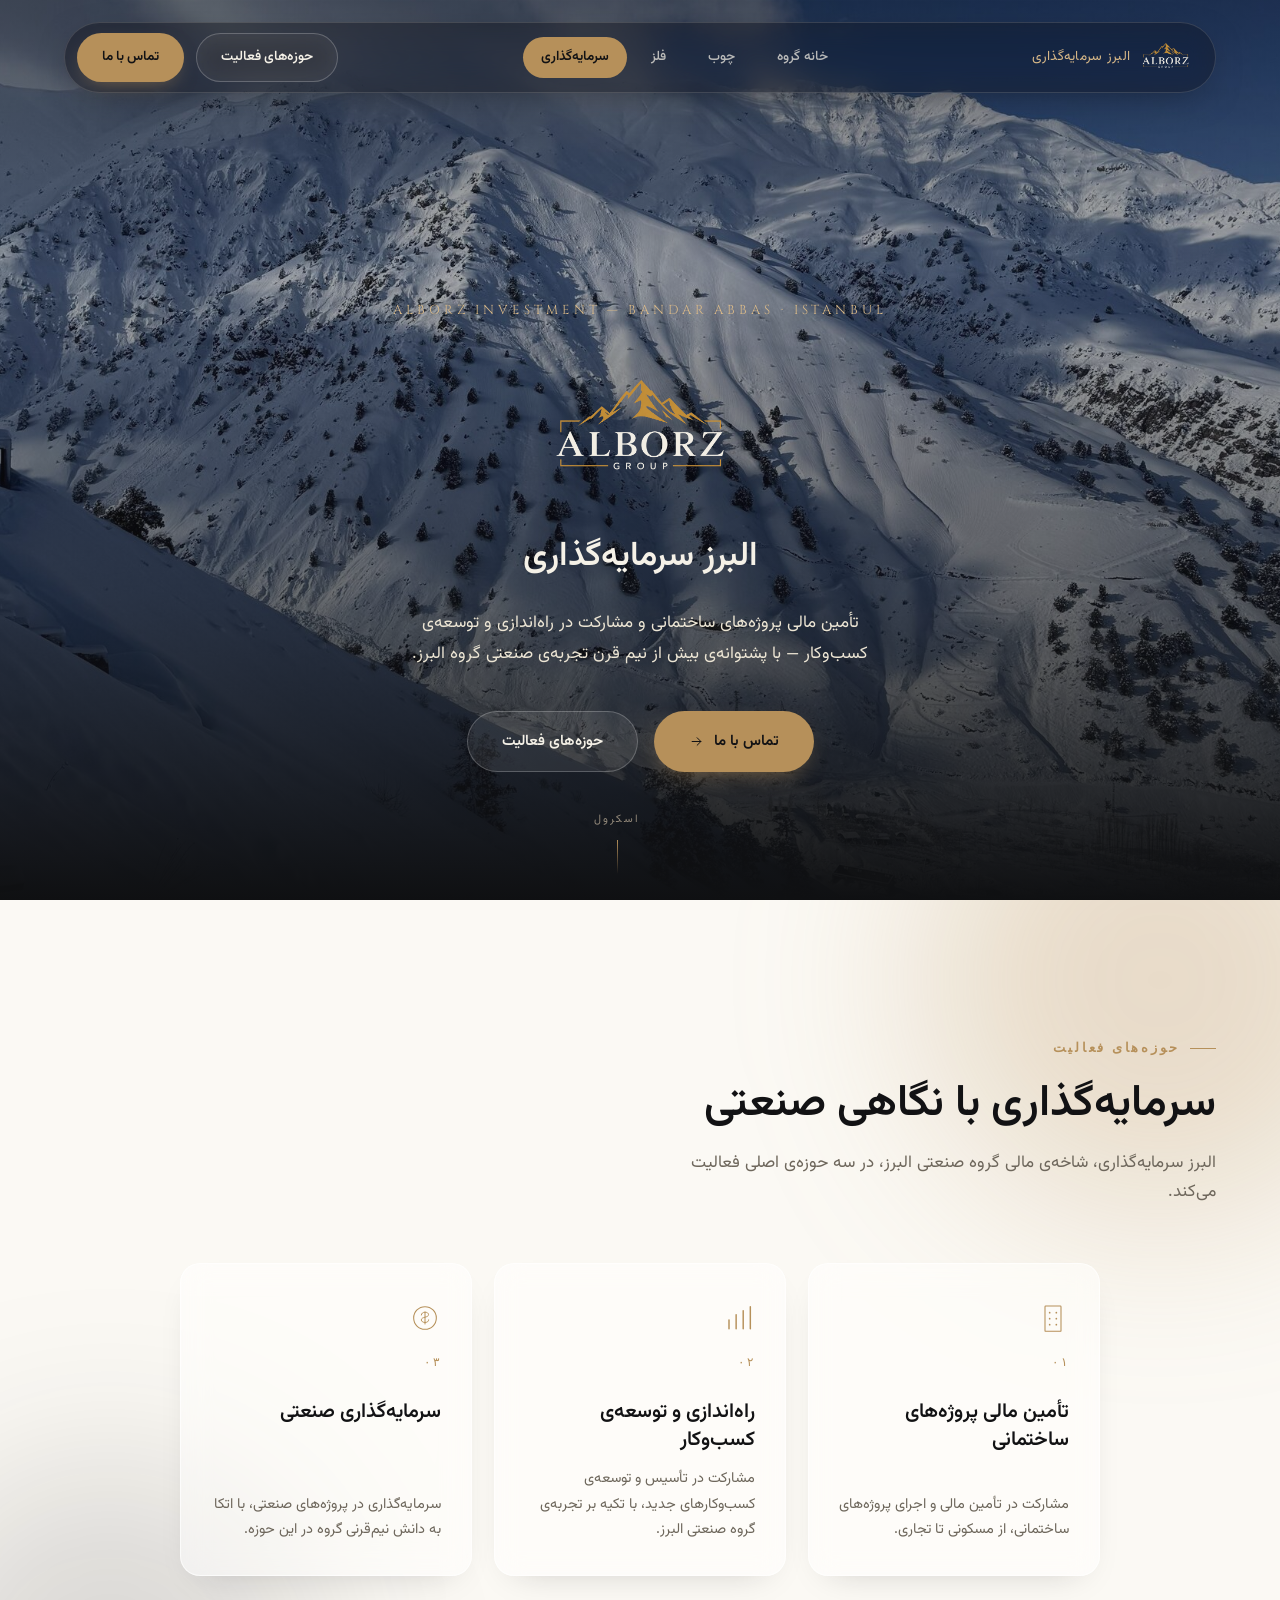
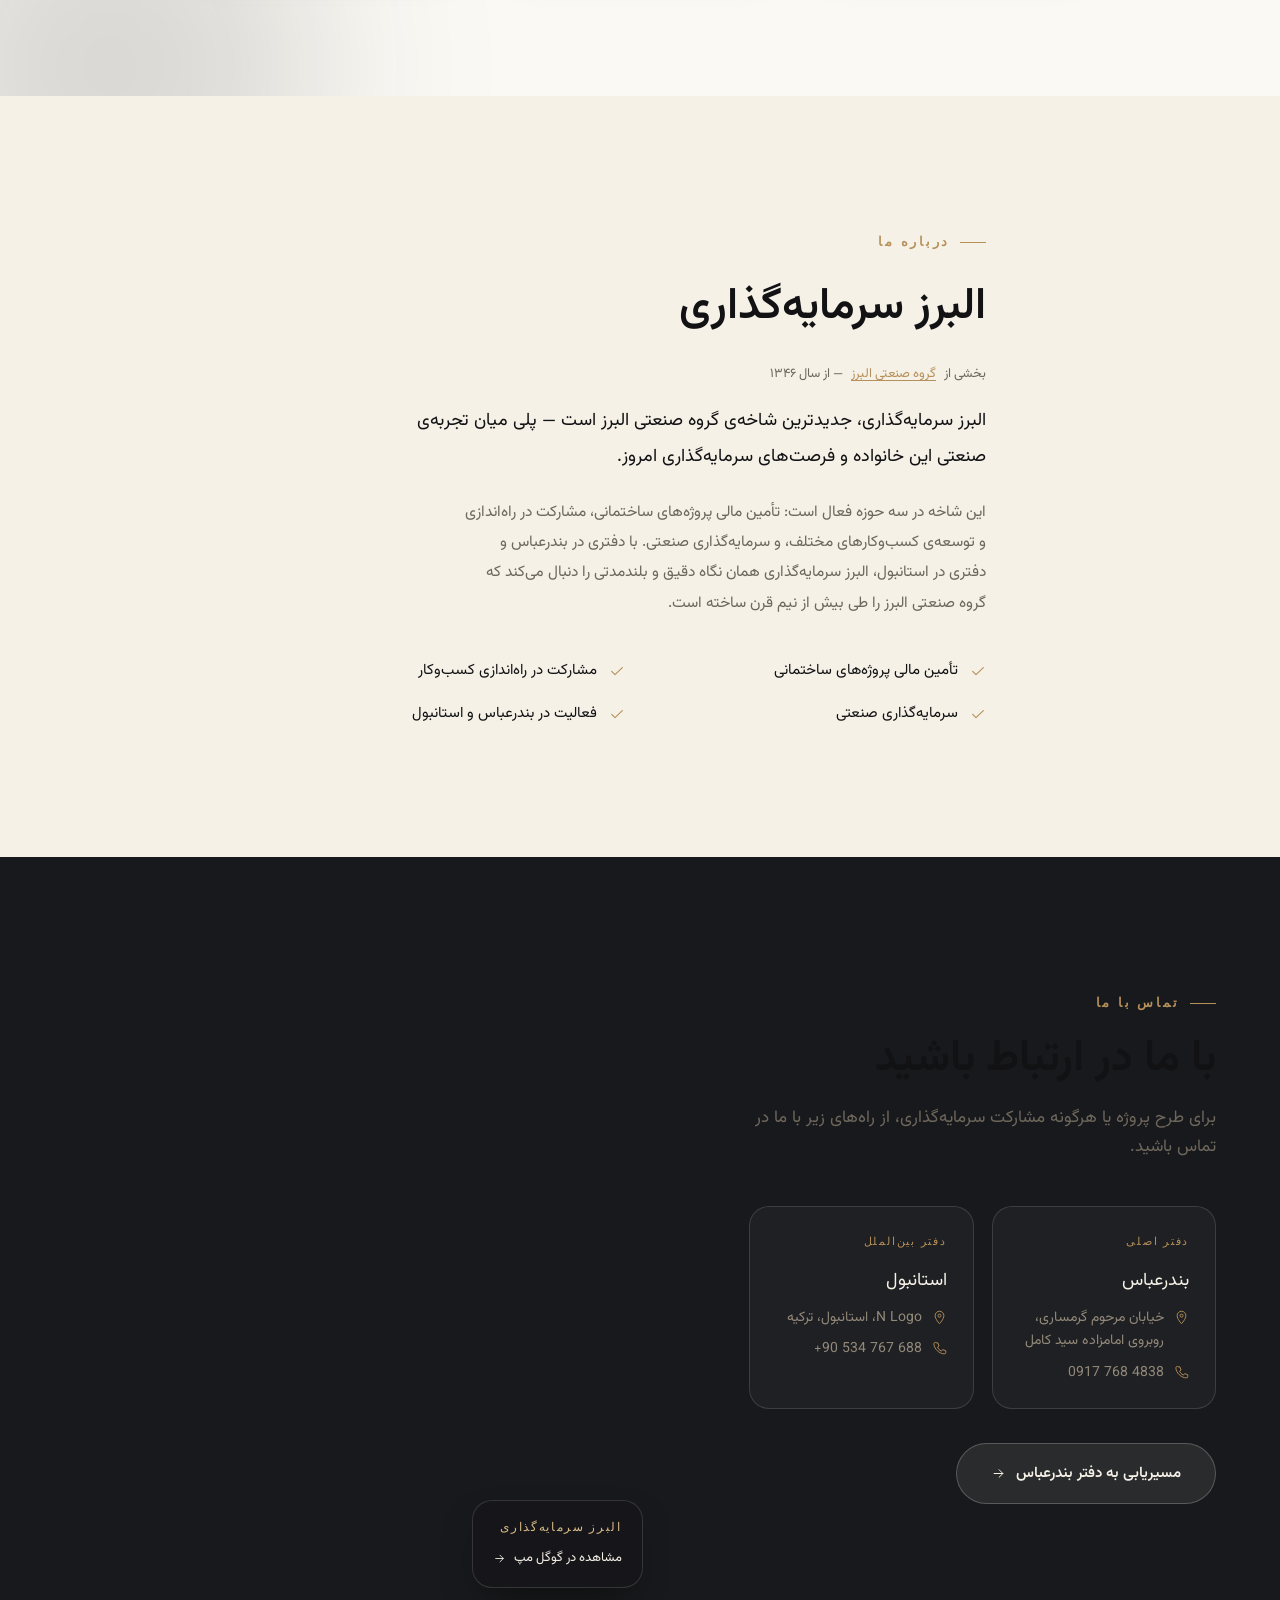
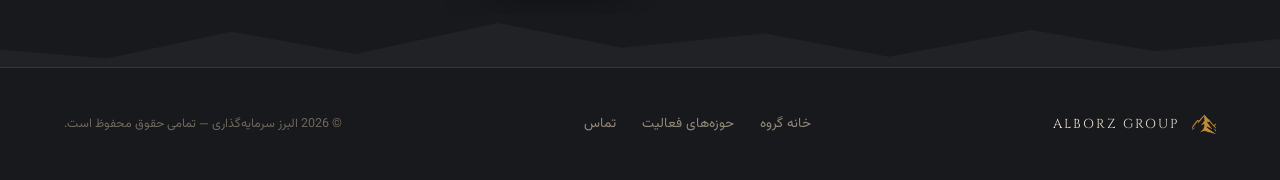
==== investment/index.html @ 5dc63371 "restructure into multi-page group site: woodwork, metalwork, investment" ====
<!DOCTYPE html>
<html lang="fa" dir="rtl">
<head>
<meta charset="UTF-8">
<meta name="viewport" content="width=device-width, initial-scale=1.0">
<title>البرز سرمایه‌گذاری | تأمین مالی پروژه و راه‌اندازی کسب‌وکار — بندرعباس، استانبول</title>
<meta name="description" content="البرز سرمایه‌گذاری — شاخه‌ی سرمایه‌گذاری گروه صنعتی البرز. تأمین مالی پروژه‌های ساختمانی و مشارکت در راه‌اندازی و توسعه‌ی کسب‌وکار، با دفاتر در بندرعباس و استانبول.">
<link rel="icon" type="image/png" sizes="32x32" href="../images/favicon-32.png">
<link rel="apple-touch-icon" sizes="180x180" href="../images/favicon-180.png">
<link rel="stylesheet" href="../css/style.css">
</head>
<body>

<svg style="display:none" aria-hidden="true">
  <symbol id="icon-arrow" viewBox="0 0 24 24"><path d="M5 12h14M13 6l6 6-6 6" stroke="currentColor" stroke-width="1.6" fill="none" stroke-linecap="round" stroke-linejoin="round"/></symbol>
  <symbol id="icon-pin" viewBox="0 0 24 24"><path d="M12 22s7-7.58 7-13a7 7 0 10-14 0c0 5.42 7 13 7 13z" stroke="currentColor" stroke-width="1.5" fill="none"/><circle cx="12" cy="9" r="2.4" stroke="currentColor" stroke-width="1.5" fill="none"/></symbol>
  <symbol id="icon-phone" viewBox="0 0 24 24"><path d="M6.5 3h3l1.7 5-2.4 2a13 13 0 006.2 6.2l2-2.4 5 1.7v3a2 2 0 01-2.1 2C11.8 20.9 3.1 12.2 3 4.6A2 2 0 016.5 3z" stroke="currentColor" stroke-width="1.5" fill="none" stroke-linejoin="round"/></symbol>
  <symbol id="icon-insta" viewBox="0 0 24 24"><rect x="3.5" y="3.5" width="17" height="17" rx="5" stroke="currentColor" stroke-width="1.5" fill="none"/><circle cx="12" cy="12" r="4" stroke="currentColor" stroke-width="1.5" fill="none"/><circle cx="17.2" cy="6.8" r="1" fill="currentColor"/></symbol>
  <symbol id="icon-check" viewBox="0 0 24 24"><path d="M4 12.5l5 5L20 7" stroke="currentColor" stroke-width="1.7" fill="none" stroke-linecap="round" stroke-linejoin="round"/></symbol>
  <symbol id="icon-close" viewBox="0 0 24 24"><path d="M6 6l12 12M18 6L6 18" stroke="currentColor" stroke-width="1.6" stroke-linecap="round"/></symbol>
  <symbol id="icon-growth" viewBox="0 0 48 48"><line x1="9" y1="40" x2="9" y2="27" stroke="currentColor" stroke-width="2.2" stroke-linecap="round"/><line x1="19.7" y1="40" x2="19.7" y2="19" stroke="currentColor" stroke-width="2.2" stroke-linecap="round"/><line x1="30.3" y1="40" x2="30.3" y2="13" stroke="currentColor" stroke-width="2.2" stroke-linecap="round"/><line x1="41" y1="40" x2="41" y2="7" stroke="currentColor" stroke-width="2.2" stroke-linecap="round"/></symbol>
  <symbol id="icon-building" viewBox="0 0 48 48"><rect x="12" y="6" width="24" height="38" rx="1" stroke="currentColor" stroke-width="1.6" fill="none"/><circle cx="19" cy="16" r="1.3" fill="currentColor"/><circle cx="29" cy="16" r="1.3" fill="currentColor"/><circle cx="19" cy="25" r="1.3" fill="currentColor"/><circle cx="29" cy="25" r="1.3" fill="currentColor"/><circle cx="19" cy="34" r="1.3" fill="currentColor"/><circle cx="29" cy="34" r="1.3" fill="currentColor"/></symbol>
  <symbol id="icon-coin" viewBox="0 0 48 48"><circle cx="24" cy="24" r="17" stroke="currentColor" stroke-width="1.6" fill="none"/><path d="M24 15v18M18.5 19.5c0-2.5 2.5-4.2 5.5-4.2s5.3 1.4 5.3 3.6-2 3-5.3 3.9-5.5 1.8-5.5 4 2.3 3.9 5.5 3.9 5.5-1.4 5.5-3.9" stroke="currentColor" stroke-width="1.5" fill="none" stroke-linecap="round"/></symbol>
</svg>

<!-- ============================= HEADER ============================= -->
<header class="site-header" id="siteHeader">
  <div class="wrap">
    <div class="nav-glass glass">
      <a href="../index.html" class="brand">
        <img src="../images/logo-ivory.png" alt="ALBORZ GROUP" class="brand-logo">
        <span class="brand-fa">البرز سرمایه‌گذاری</span>
      </a>

      <nav class="branch-pills">
        <a href="../index.html">خانه گروه</a>
        <a href="../woodwork/">چوب</a>
        <a href="../metalwork/">فلز</a>
        <a href="../investment/" class="active">سرمایه‌گذاری</a>
      </nav>

      <div class="nav-cta">
        <a href="#activities" class="btn btn-line btn-sm">حوزه‌های فعالیت</a>
        <a href="#contact" class="btn btn-gold btn-sm">تماس با ما</a>
      </div>

      <button class="nav-toggle" id="navToggle" aria-label="باز کردن منو">
        <span></span><span></span><span></span>
      </button>
    </div>
  </div>
</header>

<div class="mobile-panel glass-dark" id="mobilePanel">
  <a href="../index.html">خانه گروه</a>
  <a href="../woodwork/">چوب</a>
  <a href="../metalwork/">فلز</a>
  <a href="../investment/">سرمایه‌گذاری</a>
  <a href="#contact">تماس</a>
  <a href="#contact" class="btn btn-gold">تماس با ما</a>
</div>

<!-- ============================= HERO ============================= -->
<section class="hero" id="home">
  <div class="hero-media">
    <img src="../images/hero-mountain.jpg" alt="رشته‌کوه البرز، ایران">
  </div>
  <div class="hero-scrim"></div>

  <div class="hero-content">
    <div class="wrap">
      <span class="hero-eyebrow">ALBORZ INVESTMENT — BANDAR ABBAS · ISTANBUL</span>
      <h1 class="hero-logo-wrap"><img src="../images/logo-ivory.png" alt="ALBORZ GROUP — البرز سرمایه‌گذاری" class="hero-logo"></h1>
      <div class="hero-fa">البرز سرمایه‌گذاری</div>
      <p class="hero-tagline">
        تأمین مالی پروژه‌های ساختمانی و مشارکت در راه‌اندازی و توسعه‌ی کسب‌وکار —
        با پشتوانه‌ی بیش از نیم قرن تجربه‌ی صنعتی گروه البرز.
      </p>
      <div class="hero-ctas">
        <a href="#contact" class="btn btn-gold">تماس با ما <svg><use href="#icon-arrow"/></svg></a>
        <a href="#activities" class="btn btn-line">حوزه‌های فعالیت</a>
      </div>
    </div>
  </div>

  <div class="hero-scroll">
    <span>اسکرول</span>
    <span class="line"></span>
  </div>
</section>

<!-- ============================= ACTIVITIES ============================= -->
<section class="services" id="activities">
  <div class="services-blob b1"></div>
  <div class="services-blob b2"></div>
  <div class="wrap">
    <div class="section-head reveal">
      <span class="eyebrow">حوزه‌های فعالیت</span>
      <h2>سرمایه‌گذاری با نگاهی صنعتی</h2>
      <p>البرز سرمایه‌گذاری، شاخه‌ی مالی گروه صنعتی البرز، در سه حوزه‌ی اصلی فعالیت می‌کند.</p>
    </div>
  </div>

  <div class="wrap">
    <div class="services-grid reveal-stagger" style="grid-template-columns:repeat(3,1fr);max-width:920px;margin-inline:auto;">
      <div class="service-card">
        <svg class="icon"><use href="#icon-building"/></svg>
        <div class="service-num">۰۱</div>
        <h3>تأمین مالی پروژه‌های ساختمانی</h3>
        <p>مشارکت در تأمین مالی و اجرای پروژه‌های ساختمانی، از مسکونی تا تجاری.</p>
      </div>
      <div class="service-card">
        <svg class="icon"><use href="#icon-growth"/></svg>
        <div class="service-num">۰۲</div>
        <h3>راه‌اندازی و توسعه‌ی کسب‌وکار</h3>
        <p>مشارکت در تأسیس و توسعه‌ی کسب‌وکارهای جدید، با تکیه بر تجربه‌ی گروه صنعتی البرز.</p>
      </div>
      <div class="service-card">
        <svg class="icon"><use href="#icon-coin"/></svg>
        <div class="service-num">۰۳</div>
        <h3>سرمایه‌گذاری صنعتی</h3>
        <p>سرمایه‌گذاری در پروژه‌های صنعتی، با اتکا به دانش نیم‌قرنی گروه در این حوزه.</p>
      </div>
    </div>
  </div>
</section>

<!-- ============================= ABOUT ============================= -->
<section class="about" id="about">
  <div class="wrap" style="grid-template-columns:1fr;max-width:820px;">
    <div class="about-copy reveal">
      <span class="eyebrow">درباره ما</span>
      <h2 style="font-size:clamp(28px,3.6vw,44px);margin-bottom:14px;">البرز سرمایه‌گذاری</h2>
      <div class="branch-tag">بخشی از <a href="../index.html">گروه صنعتی البرز</a> — از سال ۱۳۴۶</div>
      <p class="lede">
        البرز سرمایه‌گذاری، جدیدترین شاخه‌ی گروه صنعتی البرز است — پلی میان تجربه‌ی صنعتی
        این خانواده و فرصت‌های سرمایه‌گذاری امروز.
      </p>
      <p>
        این شاخه در سه حوزه فعال است: تأمین مالی پروژه‌های ساختمانی، مشارکت در راه‌اندازی
        و توسعه‌ی کسب‌وکارهای مختلف، و سرمایه‌گذاری صنعتی. با دفتری در بندرعباس و دفتری در استانبول، البرز
        سرمایه‌گذاری همان نگاه دقیق و بلندمدتی را دنبال می‌کند که گروه صنعتی البرز را طی
        بیش از نیم قرن ساخته است.
      </p>
      <ul class="about-list">
        <li><svg><use href="#icon-check"/></svg>تأمین مالی پروژه‌های ساختمانی</li>
        <li><svg><use href="#icon-check"/></svg>مشارکت در راه‌اندازی کسب‌وکار</li>
        <li><svg><use href="#icon-check"/></svg>سرمایه‌گذاری صنعتی</li>
        <li><svg><use href="#icon-check"/></svg>فعالیت در بندرعباس و استانبول</li>
      </ul>
    </div>
  </div>
</section>

<!-- ============================= CONTACT ============================= -->
<section class="contact" id="contact">
  <div class="wrap wrap-inner">
    <div class="contact-info reveal">
      <div class="section-head on-dark">
        <span class="eyebrow">تماس با ما</span>
        <h2>با ما در ارتباط باشید</h2>
        <p>برای طرح پروژه یا هرگونه مشارکت سرمایه‌گذاری، از راه‌های زیر با ما در تماس باشید.</p>
      </div>

      <div class="offices-grid">
        <div class="office-card">
          <div class="office-tag">دفتر اصلی</div>
          <div class="office-city">بندرعباس</div>
          <div class="office-line"><svg><use href="#icon-pin"/></svg><span>خیابان مرحوم گرمساری، روبروی امامزاده سید کامل</span></div>
          <div class="office-line"><svg><use href="#icon-phone"/></svg><span id="phoneField"><span class="soon">به‌زودی تکمیل می‌شود</span></span></div>
        </div>
        <div class="office-card">
          <div class="office-tag">دفتر بین‌الملل</div>
          <div class="office-city">استانبول</div>
          <div class="office-line"><svg><use href="#icon-pin"/></svg><span>N Logo، استانبول، ترکیه</span></div>
          <div class="office-line"><svg><use href="#icon-phone"/></svg><span dir="ltr"><a href="tel:+90534767688">+90 534 767 688</a></span></div>
        </div>
      </div>

      <div class="contact-cta">
        <a href="https://maps.app.goo.gl/iWbDPdgA3B81owJV7" target="_blank" rel="noopener" class="btn btn-line">مسیریابی به دفتر بندرعباس <svg><use href="#icon-arrow"/></svg></a>
      </div>
    </div>

    <div class="contact-map reveal">
      <iframe
        src="https://www.google.com/maps?q=27.1842333,56.2688621&hl=fa&z=16&output=embed"
        loading="lazy"
        referrerpolicy="no-referrer-when-downgrade"
        title="موقعیت دفتر بندرعباس روی نقشه">
      </iframe>
      <div class="map-tag glass-dark">
        <div class="en">البرز سرمایه‌گذاری</div>
        <a href="https://maps.app.goo.gl/iWbDPdgA3B81owJV7" target="_blank" rel="noopener">مشاهده در گوگل مپ <svg><use href="#icon-arrow"/></svg></a>
      </div>
    </div>
  </div>

  <div class="ridge-divider" style="color:var(--charcoal-2)">
    <svg viewBox="0 0 1440 60" preserveAspectRatio="none"><path d="M0,60 L0,40 L120,50 L260,20 L400,45 L560,10 L700,38 L860,22 L1000,48 L1160,18 L1300,42 L1440,28 L1440,60 Z" fill="currentColor"/></svg>
  </div>
</section>

<!-- ============================= FOOTER ============================= -->
<footer class="site-footer">
  <div class="wrap">
    <div class="footer-brand">
      <span class="mark"><img src="../images/mountain-mark.png" alt=""></span>
      <span>ALBORZ GROUP</span>
    </div>
    <nav class="footer-links">
      <a href="../index.html">خانه گروه</a>
      <a href="#activities">حوزه‌های فعالیت</a>
      <a href="#contact">تماس</a>
    </nav>
    <div class="footer-fine">© <span id="year"></span> البرز سرمایه‌گذاری — تمامی حقوق محفوظ است.</div>
  </div>
</footer>

<script src="../js/script.js"></script>
</body>
</html>
---- css/style.css ----
/* ==========================================================================
   کابینت البرز — Kabinete Alborz
   Design language: architectural / premium interior studio.
   The Alborz ridgeline is the signature motif — it recurs as the hero
   silhouette, as section dividers, and small in the footer mark.
   ========================================================================== */

@import url('https://fonts.googleapis.com/css2?family=Vazirmatn:wght@300;400;500;600;700&family=Noto+Serif+Arabic:wght@500;600;700&family=Cinzel:wght@500;600&display=swap');

:root {
  /* Color */
  --ink:          #121214;
  --charcoal:     #18191c;
  --charcoal-2:   #202226;
  --charcoal-3:   #2a2c31;
  --ivory:        #f5f1e7;
  --ivory-2:      #ece5d4;
  --paper:        #fbf9f4;
  --gold:         #b6905a;
  --gold-light:   #d8b98a;
  --gold-soft:    #d9b988;
  --gold-line:    rgba(182, 144, 90, 0.4);
  --stone:        #6e675c;
  --stone-light:  #93897a;
  --hairline:     rgba(18, 18, 20, 0.1);
  --hairline-dark: rgba(245, 241, 231, 0.14);

  /* Type */
  --f-display: 'Noto Serif Arabic', 'Vazirmatn', serif;
  --f-body: 'Vazirmatn', 'Noto Serif Arabic', sans-serif;
  --f-mark: 'Cinzel', serif;

  /* Layout */
  --max: 1280px;
  --pad: clamp(20px, 5vw, 64px);
  --nav-h: 88px;
  --ease: cubic-bezier(.16,.8,.24,1);
  --ease-soft: cubic-bezier(.22,1,.36,1);

  /* Radius scale — modern, rounded */
  --r-sm: 12px;
  --r-md: 20px;
  --r-lg: 32px;
  --r-pill: 999px;

  /* Glass */
  --glass-light-bg: rgba(255, 255, 255, 0.55);
  --glass-light-bd: rgba(255, 255, 255, 0.65);
  --glass-dark-bg: rgba(20, 21, 24, 0.46);
  --glass-dark-bd: rgba(245, 241, 231, 0.14);
  --glass-blur: blur(14px) saturate(150%);
}

/* ---------- Reset ---------- */
* { box-sizing: border-box; }
html { scroll-behavior: smooth; }
body {
  margin: 0;
  background: var(--paper);
  color: var(--ink);
  font-family: var(--f-body);
  font-weight: 400;
  line-height: 1.7;
  -webkit-font-smoothing: antialiased;
  overflow-x: hidden;
}
img { max-width: 100%; display: block; }
a { color: inherit; text-decoration: none; }
ul { margin: 0; padding: 0; list-style: none; }
button { font-family: inherit; cursor: pointer; }
h1, h2, h3, h4 { margin: 0; font-family: var(--f-display); font-weight: 600; }
p { margin: 0; }

::selection { background: var(--gold); color: var(--ink); }

@media (prefers-reduced-motion: reduce) {
  *, *::before, *::after { animation-duration: 0.01ms !important; transition-duration: 0.01ms !important; scroll-behavior: auto !important; }
}

/* ---------- Utility ---------- */
.wrap { max-width: var(--max); margin-inline: auto; padding-inline: var(--pad); }
.eyebrow {
  display: inline-flex;
  align-items: center;
  gap: 10px;
  font-family: var(--f-mark);
  font-size: 12.5px;
  letter-spacing: .22em;
  text-transform: uppercase;
  color: var(--gold);
  font-weight: 600;
  margin-bottom: 18px;
}
.eyebrow::before {
  content: '';
  width: 26px;
  height: 1px;
  background: var(--gold);
  display: inline-block;
}
.section-head { max-width: 640px; margin-bottom: 56px; }
.section-head h2 { font-size: clamp(28px, 3.6vw, 44px); line-height: 1.28; color: var(--ink); }
.section-head p { margin-top: 16px; color: var(--stone); font-size: 17px; max-width: 54ch; }
.on-dark .section-head h2 { color: var(--ivory); }
.on-dark .section-head p { color: var(--stone-light); }

section { position: relative; }

/* Glass utilities */
.glass {
  background: var(--glass-dark-bg);
  backdrop-filter: var(--glass-blur);
  -webkit-backdrop-filter: var(--glass-blur);
  border: 1px solid var(--glass-dark-bd);
}
.glass-dark {
  background: var(--glass-dark-bg);
  backdrop-filter: var(--glass-blur);
  -webkit-backdrop-filter: var(--glass-blur);
  border: 1px solid var(--glass-dark-bd);
}
.glass-light {
  background: var(--glass-light-bg);
  backdrop-filter: var(--glass-blur);
  -webkit-backdrop-filter: var(--glass-blur);
  border: 1px solid var(--glass-light-bd);
}

/* Reveal-on-scroll — soft rise, tuned for a smooth editorial feel.
   Only transform + opacity animate (both GPU-accelerated) — no filter/blur
   transitions here, since animating CSS blur is expensive and was causing
   the sluggish, stuttery feel on scroll. */
.reveal {
  opacity: 0;
  transform: translateY(38px) scale(.985);
  transition: opacity .9s var(--ease-soft), transform .9s var(--ease-soft);
  will-change: transform, opacity;
}
.reveal.in-view { opacity: 1; transform: translateY(0) scale(1); }

.reveal-stagger > * {
  opacity: 0;
  transform: translateY(30px) scale(.98);
  transition: opacity .8s var(--ease-soft), transform .8s var(--ease-soft);
  will-change: transform, opacity;
}
.reveal-stagger.in-view > * { opacity: 1; transform: translateY(0) scale(1); }
.reveal-stagger.in-view > *:nth-child(1) { transition-delay: .06s; }
.reveal-stagger.in-view > *:nth-child(2) { transition-delay: .16s; }
.reveal-stagger.in-view > *:nth-child(3) { transition-delay: .26s; }
.reveal-stagger.in-view > *:nth-child(4) { transition-delay: .36s; }
.reveal-stagger.in-view > *:nth-child(5) { transition-delay: .46s; }

/* Buttons — rounded, modern, tactile */
.btn {
  display: inline-flex;
  align-items: center;
  gap: 10px;
  padding: 17px 34px;
  font-size: 15px;
  font-weight: 600;
  border: 1px solid transparent;
  border-radius: var(--r-pill);
  transition: transform .5s var(--ease-soft), box-shadow .5s var(--ease-soft), background .4s var(--ease), border-color .4s var(--ease), color .4s var(--ease);
  white-space: nowrap;
}
.btn-sm { padding: 12px 24px; font-size: 13.5px; }
.btn-gold { background: var(--gold); color: var(--ink); box-shadow: 0 8px 22px -10px rgba(182,144,90,.7); }
.btn-gold:hover { background: var(--gold-soft); transform: translateY(-3px) scale(1.015); box-shadow: 0 18px 34px -12px rgba(182,144,90,.65); }
.btn-line {
  color: var(--ivory);
  background: rgba(255,255,255,.08);
  backdrop-filter: blur(14px) saturate(160%);
  -webkit-backdrop-filter: blur(14px) saturate(160%);
  border-color: rgba(255,255,255,.22);
}
.btn-line:hover { border-color: rgba(255,255,255,.5); background: rgba(255,255,255,.16); transform: translateY(-3px) scale(1.015); }
.btn-line-dark { border-color: rgba(18,18,20,.16); color: var(--ink); background: rgba(255,255,255,.5); backdrop-filter: blur(14px); }
.btn-line-dark:hover { border-color: rgba(18,18,20,.32); background: rgba(255,255,255,.75); transform: translateY(-3px) scale(1.015); }
.btn svg { width: 15px; height: 15px; transition: transform .4s var(--ease-soft); }
.btn:hover svg { transform: translateX(-3px); }
[dir="rtl"] .btn:hover svg { transform: translateX(3px); }

/* Ridge divider (signature motif) used between sections */
.ridge-divider { line-height: 0; width: 100%; }
.ridge-divider svg { width: 100%; height: auto; display: block; }

/* ==========================================================================
   HEADER — floating glass navbar
   ========================================================================== */
.site-header {
  position: fixed;
  inset-inline: 0;
  top: 0;
  z-index: 100;
  padding: 22px var(--pad) 0;
  transition: padding .5s var(--ease-soft);
}
.site-header.scrolled { padding: 12px var(--pad) 0; }
.site-header .wrap { padding-inline: 0; }

.nav-glass {
  display: flex;
  align-items: center;
  justify-content: space-between;
  width: 100%;
  border-radius: var(--r-pill);
  padding: 10px 12px 10px 26px;
  transition: padding .5s var(--ease-soft), background .5s var(--ease-soft), box-shadow .5s var(--ease-soft);
  box-shadow: 0 10px 40px -18px rgba(0,0,0,.5);
}
[dir="rtl"] .nav-glass { padding: 10px 26px 10px 12px; }
.site-header.scrolled .nav-glass {
  background: rgba(20,21,24,.62);
  box-shadow: 0 16px 44px -16px rgba(0,0,0,.55);
}

.brand { display: flex; align-items: center; gap: 12px; }
.brand-logo { height: 46px; width: auto; transition: height .5s var(--ease-soft); }
.site-header.scrolled .brand-logo { height: 40px; }
.brand-fa { font-family: var(--f-display); font-size: 13.5px; letter-spacing: .02em; color: var(--gold-soft); }

.nav-links { display: flex; align-items: center; gap: 38px; }
.nav-links a {
  font-size: 15px;
  color: var(--ivory);
  opacity: .82;
  position: relative;
  padding-bottom: 4px;
  transition: opacity .3s;
}
.nav-links a::after {
  content: '';
  position: absolute;
  bottom: 0; inset-inline-start: 0;
  width: 0; height: 1px;
  background: var(--gold);
  transition: width .35s var(--ease);
}
.nav-links a:hover { opacity: 1; }
.nav-links a:hover::after { width: 100%; }

/* Branch switcher — pills used across Group/Woodwork/Metalwork/Investment pages */
.branch-pills { display: flex; align-items: center; gap: 6px; }
.branch-pills a {
  font-size: 13.5px;
  font-weight: 500;
  color: var(--ivory);
  opacity: .72;
  padding: 9px 18px;
  border-radius: var(--r-pill);
  transition: all .35s var(--ease-soft);
  white-space: nowrap;
}
.branch-pills a:hover { opacity: 1; background: rgba(255,255,255,.08); }
.branch-pills a.active { opacity: 1; background: var(--gold); color: var(--ink); font-weight: 600; }

.branch-tag {
  display: inline-flex;
  align-items: center;
  gap: 8px;
  font-size: 13px;
  color: var(--stone);
  margin-bottom: 18px;
}
.branch-tag a { color: var(--gold); text-decoration: underline; text-underline-offset: 3px; }
.branch-tag a:hover { color: var(--gold-soft); }

/* Group homepage — branch cards */
.branches { background: var(--charcoal); padding: 130px 0; }
.branches-grid { display: grid; grid-template-columns: repeat(3, 1fr); gap: 24px; }
.branch-card {
  background: rgba(255,255,255,.04);
  border: 1px solid var(--hairline-dark);
  border-radius: var(--r-lg);
  padding: 44px 36px;
  display: flex;
  flex-direction: column;
  transition: transform .55s var(--ease-soft), background .4s var(--ease-soft), border-color .4s var(--ease-soft);
}
.branch-card:hover { transform: translateY(-8px); background: rgba(255,255,255,.07); border-color: var(--gold-line); }
.branch-card .icon-wrap { width: 56px; height: 56px; border-radius: var(--r-md); background: rgba(182,144,90,.12); display: flex; align-items: center; justify-content: center; margin-bottom: 28px; }
.branch-card svg.icon { width: 28px; height: 28px; color: var(--gold); }
.branch-card .en { font-family: var(--f-mark); font-size: 11.5px; letter-spacing: .2em; color: var(--gold-soft); text-transform: uppercase; margin-bottom: 10px; }
.branch-card h3 { font-size: 23px; color: var(--ivory); margin-bottom: 14px; }
.branch-card p { color: var(--stone-light); font-size: 14.5px; line-height: 1.85; margin-bottom: 28px; }
.branch-card .go {
  margin-top: auto;
  display: inline-flex;
  align-items: center;
  gap: 8px;
  font-size: 14px;
  font-weight: 600;
  color: var(--gold-soft);
}
.branch-card .go svg { width: 15px; height: 15px; transition: transform .4s var(--ease-soft); }
.branch-card:hover .go svg { transform: translateX(-4px); }
[dir="rtl"] .branch-card:hover .go svg { transform: translateX(4px); }

/* Multi-office contact layout */
.offices-grid { display: grid; grid-template-columns: 1fr 1fr; gap: 18px; margin-top: 10px; }
.office-card {
  border-radius: var(--r-md);
  background: rgba(255,255,255,.03);
  border: 1px solid var(--hairline-dark);
  padding: 26px 26px 22px;
}
.office-card .office-tag { font-family: var(--f-mark); font-size: 11px; letter-spacing: .16em; color: var(--gold); text-transform: uppercase; margin-bottom: 14px; }
.office-card .office-city { font-family: var(--f-display); font-size: 18px; color: var(--ivory); margin-bottom: 10px; }
.office-card .office-line { display: flex; align-items: flex-start; gap: 10px; font-size: 14px; color: var(--stone-light); line-height: 1.7; margin-top: 8px; }
.office-card .office-line svg { width: 15px; height: 15px; color: var(--gold); flex-shrink: 0; margin-top: 3px; }
.office-card .office-line a:hover { color: var(--gold-soft); }

/* Projects-as-text-cards (used where no photos exist yet) */
.notable-grid { display: grid; grid-template-columns: repeat(2, 1fr); gap: 20px; }
.notable-card {
  background: var(--glass-light-bg);
  backdrop-filter: var(--glass-blur);
  -webkit-backdrop-filter: var(--glass-blur);
  border: 1px solid var(--glass-light-bd);
  border-radius: var(--r-md);
  padding: 30px 28px;
}
.notable-card .tag { font-family: var(--f-mark); font-size: 11px; letter-spacing: .16em; color: var(--gold); text-transform: uppercase; margin-bottom: 12px; }
.notable-card h3 { font-size: 18.5px; color: var(--ink); margin-bottom: 10px; line-height: 1.5; }
.notable-card p { font-size: 14px; color: var(--stone); line-height: 1.8; }

.nav-cta { display: flex; align-items: center; gap: 12px; }

.nav-toggle {
  display: none;
  width: 44px; height: 44px;
  background: rgba(255,255,255,.08);
  border: 1px solid rgba(255,255,255,.16);
  border-radius: var(--r-pill);
  position: relative;
  flex-direction: column;
  align-items: center;
  justify-content: center;
  gap: 6px;
  transition: background .3s var(--ease);
}
.nav-toggle:hover { background: rgba(255,255,255,.14); }
.nav-toggle span { width: 18px; height: 1.5px; background: var(--ivory); transition: all .35s var(--ease); }
.nav-toggle.open span:nth-child(1) { transform: translateY(7.5px) rotate(45deg); }
.nav-toggle.open span:nth-child(2) { opacity: 0; }
.nav-toggle.open span:nth-child(3) { transform: translateY(-7.5px) rotate(-45deg); }

.mobile-panel {
  position: fixed; inset-inline: 16px; top: 92px;
  z-index: 90;
  border-radius: var(--r-lg);
  padding: 18px 28px 28px;
  display: flex; flex-direction: column; gap: 2px;
  transform: translateY(-14px) scale(.98);
  opacity: 0;
  pointer-events: none;
  transition: opacity .4s var(--ease-soft), transform .4s var(--ease-soft);
  box-shadow: 0 24px 60px -20px rgba(0,0,0,.6);
  background: rgba(16,17,19,.88) !important;
}
.mobile-panel.open { opacity: 1; transform: translateY(0) scale(1); pointer-events: auto; }
.mobile-panel a {
  font-family: var(--f-display);
  font-size: 24px;
  color: var(--ivory);
  padding: 15px 4px;
  border-bottom: 1px solid var(--hairline-dark);
}
.mobile-panel .btn { margin-top: 24px; align-self: flex-start; }

/* ==========================================================================
   HERO
   ========================================================================== */
.hero {
  position: relative;
  min-height: 100vh;
  display: flex;
  align-items: flex-end;
  background: var(--ink);
  overflow: hidden;
}
.hero-media { position: absolute; inset: 0; }
.hero-media img {
  width: 100%; height: 100%; object-fit: cover;
  object-position: center 62%;
  transform: scale(1.14);
  transition: transform 1.9s var(--ease-soft);
}
.hero-media img.settled { transition: none; }
.hero-scrim {
  position: absolute; inset: 0;
  background:
    linear-gradient(180deg, rgba(15,16,18,.55) 0%, rgba(15,16,18,.35) 30%, rgba(15,16,18,.6) 66%, rgba(15,16,18,1) 100%);
}

.hero-content {
  position: relative;
  z-index: 3;
  width: 100%;
  padding-bottom: 128px;
  text-align: center;
}
.hero-content .wrap { display: flex; flex-direction: column; align-items: center; }
.hero-eyebrow {
  font-family: var(--f-mark);
  font-size: 13px;
  letter-spacing: .3em;
  color: var(--gold-soft);
  text-transform: uppercase;
  margin-bottom: 26px;
  opacity: 0;
  animation: fadeUp 1s var(--ease) .3s forwards;
}
.hero-logo-wrap {
  margin: 0;
  opacity: 0;
  animation: fadeUp 1.1s var(--ease) .5s forwards;
}
.hero-logo {
  height: clamp(96px, 13vw, 190px);
  width: auto;
  margin-inline: auto;
  filter: drop-shadow(0 12px 30px rgba(0,0,0,.35));
}
.hero-fa {
  font-family: var(--f-display);
  font-weight: 600;
  font-size: clamp(22px, 3.4vw, 34px);
  color: var(--ivory);
  margin-top: 14px;
  opacity: 0;
  animation: fadeUp 1.1s var(--ease) .68s forwards;
}
.hero-tagline {
  margin-top: 22px;
  max-width: 46ch;
  color: var(--ivory-2);
  font-size: 17px;
  line-height: 1.85;
  opacity: 0;
  animation: fadeUp 1.1s var(--ease) .84s forwards;
}
.hero-ctas {
  margin-top: 40px;
  display: flex;
  gap: 16px;
  flex-wrap: wrap;
  justify-content: center;
  opacity: 0;
  animation: fadeUp 1.1s var(--ease) 1s forwards;
}
@keyframes fadeUp { from { opacity: 0; transform: translateY(18px); } to { opacity: 1; transform: translateY(0); } }

.hero-scroll {
  position: absolute;
  bottom: 26px;
  inset-inline-start: 50%;
  transform: translateX(-50%);
  z-index: 3;
  display: flex; flex-direction: column; align-items: center; gap: 10px;
  color: var(--stone-light);
  font-size: 11px;
  letter-spacing: .18em;
  text-transform: uppercase;
  opacity: 0;
  animation: fadeUp 1s var(--ease) 1.3s forwards;
}
[dir="rtl"] .hero-scroll { transform: translateX(50%); }
.hero-scroll .line { width: 1px; height: 34px; background: linear-gradient(var(--gold), transparent); animation: scrollLine 2.2s ease-in-out infinite; }
@keyframes scrollLine { 0%,100% { opacity: .3; } 50% { opacity: 1; } }

/* ==========================================================================
   SERVICES
   ========================================================================== */
.services { background: var(--paper); padding: 132px 0 120px; position: relative; overflow: hidden; }
.services-blob {
  position: absolute;
  border-radius: 50%;
  filter: blur(90px);
  z-index: 0;
  pointer-events: none;
}
.services-blob.b1 { width: 480px; height: 480px; background: rgba(182,144,90,.28); top: -160px; inset-inline-start: -120px; }
.services-blob.b2 { width: 420px; height: 420px; background: rgba(24,25,28,.14); bottom: -180px; inset-inline-end: -100px; }
.services .wrap { position: relative; z-index: 1; }

.services-grid {
  display: grid;
  grid-template-columns: repeat(4, 1fr);
  gap: 22px;
}
.service-card {
  background: var(--glass-light-bg);
  backdrop-filter: var(--glass-blur);
  -webkit-backdrop-filter: var(--glass-blur);
  border: 1px solid var(--glass-light-bd);
  border-radius: var(--r-md);
  padding: 38px 30px 32px;
  min-height: 270px;
  display: flex;
  flex-direction: column;
  transition: transform .55s var(--ease-soft), box-shadow .55s var(--ease-soft), background .4s var(--ease);
  box-shadow: 0 14px 34px -22px rgba(24,25,28,.25);
}
.service-card:hover { transform: translateY(-6px); box-shadow: 0 26px 48px -20px rgba(24,25,28,.28); background: rgba(255,255,255,.72); }
.service-num {
  font-family: var(--f-mark);
  font-size: 12px;
  color: var(--gold);
  letter-spacing: .2em;
  margin-bottom: 26px;
}
.service-card svg.icon { width: 32px; height: 32px; color: var(--gold); margin-bottom: 18px; }
.service-card h3 { font-size: 20px; color: var(--ink); margin-bottom: 12px; line-height: 1.4; }
.service-card p { color: var(--stone); font-size: 14.5px; line-height: 1.75; margin-top: auto; }

/* ==========================================================================
   STORY (dark, split)
   ========================================================================== */
.story { background: var(--charcoal); color: var(--ivory); padding: 130px 0; overflow: hidden; }
.story .wrap { display: grid; grid-template-columns: 1.05fr .95fr; gap: 90px; align-items: center; }
.story-media { position: relative; }
.story-media .frame {
  position: relative;
  border: 1px solid var(--gold-line);
  border-radius: var(--r-lg);
  padding: 18px;
  overflow: hidden;
}
.story-media img { width: 100%; height: 560px; object-fit: cover; border-radius: calc(var(--r-lg) - 14px); filter: grayscale(1) contrast(1.08); transition: transform 1.2s var(--ease-soft); }
.story-media:hover img { transform: scale(1.04); }
.story-media .frame::before {
  content: '';
  position: absolute; inset: -18px;
  border: 1px solid var(--hairline-dark);
  border-radius: calc(var(--r-lg) + 18px);
  pointer-events: none;
  transform: translate(14px, 14px);
  z-index: -1;
}
.story-copy .eyebrow { color: var(--gold-soft); }
.story-quote {
  font-family: var(--f-display);
  font-size: clamp(24px, 2.6vw, 32px);
  line-height: 1.6;
  color: var(--ivory);
  font-weight: 600;
}
.story-quote .accent { color: var(--gold-soft); }
.story-copy p.lede {
  margin-top: 28px;
  color: var(--stone-light);
  font-size: 16.5px;
  line-height: 1.95;
  max-width: 52ch;
}
.story-meta {
  margin-top: 40px;
  display: flex;
  gap: 40px;
  padding-top: 30px;
  border-top: 1px solid var(--hairline-dark);
}
.story-meta div span { display: block; }
.story-meta .label { font-family: var(--f-mark); font-size: 11px; letter-spacing: .16em; color: var(--gold); text-transform: uppercase; margin-bottom: 8px; }
.story-meta .val { font-family: var(--f-display); font-size: 15.5px; color: var(--ivory); }

/* ==========================================================================
   PROJECTS
   ========================================================================== */
.projects { background: var(--paper); padding: 130px 0 100px; }
.projects .section-head { display: flex; align-items: flex-end; justify-content: space-between; max-width: none; gap: 30px; flex-wrap: wrap; }
.projects .section-head .head-text { max-width: 620px; }

.filter-tabs { display: flex; gap: 10px; flex-wrap: wrap; }
.filter-tabs button {
  background: rgba(255,255,255,.5);
  backdrop-filter: blur(14px) saturate(160%);
  -webkit-backdrop-filter: blur(14px) saturate(160%);
  border: 1px solid rgba(18,18,20,.08);
  color: var(--stone);
  padding: 11px 22px;
  font-size: 13.5px;
  font-family: var(--f-body);
  font-weight: 500;
  border-radius: var(--r-pill);
  transition: all .45s var(--ease-soft);
}
.filter-tabs button:hover { border-color: var(--gold-line); color: var(--ink); transform: translateY(-2px); }
.filter-tabs button.active { background: var(--ink); border-color: var(--ink); color: var(--ivory); transform: translateY(-2px); box-shadow: 0 10px 24px -12px rgba(18,18,20,.5); }

.gallery-grid {
  display: grid;
  grid-template-columns: repeat(6, 1fr);
  grid-auto-flow: row dense;
  gap: 22px;
  margin-top: 10px;
}
.gallery-item {
  grid-column: span 3;
  position: relative;
  overflow: hidden;
  cursor: pointer;
  background: var(--ivory-2);
  border-radius: var(--r-md);
  opacity: 0;
  transform: translateY(34px) scale(.97);
  transition: opacity .8s var(--ease-soft), transform .8s var(--ease-soft);
}
.gallery-item.show { opacity: 1; transform: translateY(0) scale(1); }
.gallery-item.hide-item { display: none; }
.gallery-item .ph { aspect-ratio: 4/3; overflow: hidden; }
.gallery-item img { width: 100%; height: 100%; object-fit: cover; transition: transform .9s var(--ease-soft); }
.gallery-item:hover img { transform: scale(1.07); }
.gallery-item .cap {
  position: absolute; inset-inline: 0; bottom: 0;
  padding: 22px 24px;
  background: linear-gradient(0deg, rgba(15,16,18,.82), transparent);
  color: var(--ivory);
  opacity: 0;
  transform: translateY(8px);
  transition: opacity .4s var(--ease-soft), transform .4s var(--ease-soft);
}
.gallery-item:hover .cap { opacity: 1; transform: translateY(0); }
.gallery-item .cap .tag { font-family: var(--f-mark); font-size: 10.5px; letter-spacing: .18em; color: var(--gold-soft); text-transform: uppercase; }
.gallery-item .cap .name { font-family: var(--f-display); font-size: 15.5px; margin-top: 6px; }

.gallery-item.tall { grid-column: span 3; }
.gallery-item.wide { grid-column: span 6; }
.gallery-item.wide .ph { aspect-ratio: 21/9; }
.gallery-item.third { grid-column: span 2; }

/* Lightbox */
.lightbox {
  position: fixed; inset: 0; z-index: 200;
  background: rgba(15,16,18,.9);
  backdrop-filter: blur(16px) saturate(140%);
  -webkit-backdrop-filter: blur(16px) saturate(140%);
  display: flex; align-items: center; justify-content: center;
  opacity: 0; pointer-events: none;
  transition: opacity .5s var(--ease-soft);
  padding: 40px;
}
.lightbox.open { opacity: 1; pointer-events: auto; }
.lightbox img { max-width: min(1100px, 92vw); max-height: 84vh; object-fit: contain; border-radius: var(--r-md); box-shadow: 0 30px 80px rgba(0,0,0,.5); }
.lightbox-cap { position: absolute; bottom: 34px; inset-inline: 0; text-align: center; color: var(--ivory-2); font-size: 14px; letter-spacing: .04em; }
.lightbox-close, .lightbox-nav {
  position: absolute;
  background: rgba(255,255,255,.08);
  backdrop-filter: blur(14px);
  -webkit-backdrop-filter: blur(14px);
  border: 1px solid rgba(255,255,255,.18);
  color: var(--ivory);
  width: 46px; height: 46px;
  border-radius: 50%;
  display: flex; align-items: center; justify-content: center;
  transition: all .4s var(--ease-soft);
}
.lightbox-close:hover, .lightbox-nav:hover { border-color: var(--gold); color: var(--gold-soft); }
.lightbox-close { top: 30px; inset-inline-end: 30px; }
.lightbox-nav.prev { inset-inline-start: 30px; top: 50%; transform: translateY(-50%); }
.lightbox-nav.next { inset-inline-end: 30px; top: 50%; transform: translateY(-50%); }
.lightbox-nav svg { width: 18px; height: 18px; }

/* ==========================================================================
   ABOUT
   ========================================================================== */
.about { background: var(--ivory); padding: 130px 0; }
.about .wrap { display: grid; grid-template-columns: .85fr 1.15fr; gap: 90px; align-items: center; }
.about-media { position: relative; }
.about-media img { width: 100%; height: 480px; object-fit: cover; border-radius: var(--r-lg); }
.about-media .badge {
  position: absolute;
  bottom: -28px; inset-inline-start: -28px;
  color: var(--ivory);
  padding: 26px 30px;
  border-radius: var(--r-md);
  max-width: 240px;
  box-shadow: 0 20px 44px -18px rgba(0,0,0,.35);
}
.about-media .badge .mark { width: 30px; height: 26px; margin-bottom: 12px; display: block; }
.about-media .badge .mark img { width: 100%; height: 100%; object-fit: contain; }
.about-media .badge p { font-size: 13.5px; line-height: 1.7; color: var(--ivory-2); }
.about-copy p.lede { font-size: 18px; line-height: 2; color: var(--ink); max-width: 58ch; }
.about-copy p.lede + p { margin-top: 22px; color: var(--stone); font-size: 15.5px; line-height: 1.95; max-width: 58ch; }
.about-list {
  margin-top: 40px;
  display: grid;
  grid-template-columns: 1fr 1fr;
  gap: 18px 30px;
}
.about-list li { display: flex; align-items: center; gap: 12px; font-size: 15px; color: var(--ink); }
.about-list li svg { width: 16px; height: 16px; color: var(--gold); flex-shrink: 0; }

.about-stats {
  margin-top: 44px;
  padding-top: 36px;
  border-top: 1px solid var(--hairline);
  display: grid;
  grid-template-columns: repeat(4, 1fr);
  gap: 22px;
}
.about-stats .stat { display: flex; flex-direction: column; gap: 6px; }
.about-stats .num { font-family: var(--f-display); font-weight: 700; font-size: clamp(24px, 2.6vw, 32px); color: var(--gold); line-height: 1; }
.about-stats .lbl { font-size: 12.5px; color: var(--stone); line-height: 1.5; }

/* ==========================================================================
   CLOSING QUOTE
   ========================================================================== */
.closing-quote { background: var(--paper); padding: 20px 0 120px; text-align: center; }
.closing-quote .wrap { max-width: 760px; }
.closing-quote .quote-mark {
  display: block;
  font-family: var(--f-display);
  font-size: 64px;
  color: var(--gold-line);
  line-height: 1;
  margin-bottom: 6px;
}
.closing-quote p {
  font-family: var(--f-display);
  font-weight: 600;
  font-size: clamp(21px, 2.6vw, 30px);
  line-height: 1.75;
  color: var(--ink);
}
.closing-quote .quote-by {
  display: block;
  margin-top: 26px;
  font-family: var(--f-mark);
  font-size: 12px;
  letter-spacing: .18em;
  text-transform: uppercase;
  color: var(--gold);
}

/* ==========================================================================
   CONTACT
   ========================================================================== */
.contact { background: var(--charcoal); color: var(--ivory); padding: 130px 0 0; }
.contact .wrap-inner { display: grid; grid-template-columns: .95fr 1.05fr; gap: 0; }
.contact-info { padding-inline-end: 80px; padding-bottom: 110px; }
.contact-info .section-head { margin-bottom: 44px; }
.contact-rows { display: flex; flex-direction: column; gap: 10px; }
.contact-row {
  display: flex; align-items: flex-start; gap: 18px;
  padding: 22px 22px;
  border-radius: var(--r-md);
  background: rgba(255,255,255,.03);
  border: 1px solid var(--hairline-dark);
  transition: background .4s var(--ease-soft), transform .4s var(--ease-soft);
}
.contact-row:hover { background: rgba(255,255,255,.06); transform: translateX(-2px); }
[dir="rtl"] .contact-row:hover { transform: translateX(2px); }
.contact-row svg { width: 20px; height: 20px; color: var(--gold); flex-shrink: 0; margin-top: 3px; }
.contact-row .label { font-family: var(--f-mark); font-size: 11px; letter-spacing: .16em; color: var(--stone-light); text-transform: uppercase; margin-bottom: 7px; }
.contact-row .val { font-family: var(--f-display); font-size: 16.5px; color: var(--ivory); line-height: 1.6; }
.contact-row .val a:hover { color: var(--gold-soft); }
.contact-row .soon {
  display: inline-flex;
  align-items: center;
  gap: 8px;
  font-family: var(--f-body);
  font-size: 13px;
  color: var(--stone-light);
  background: rgba(245,241,231,.06);
  border: 1px dashed var(--hairline-dark);
  border-radius: var(--r-pill);
  padding: 7px 16px;
}
.contact-cta { margin-top: 34px; display: flex; gap: 14px; flex-wrap: wrap; }

.contact-map { position: relative; min-height: 460px; border-radius: var(--r-lg); overflow: hidden; }
.contact-map iframe { width: 100%; height: 100%; min-height: 460px; border: 0; filter: grayscale(.35) contrast(1.05); position: absolute; inset: 0; }
.map-tag {
  position: absolute; bottom: 26px; inset-inline-start: 26px;
  color: var(--ivory);
  padding: 16px 20px;
  border-radius: var(--r-md);
  z-index: 2;
  max-width: 240px;
  box-shadow: 0 18px 40px -16px rgba(0,0,0,.5);
}
.map-tag .en { font-family: var(--f-mark); font-size: 12px; letter-spacing: .14em; color: var(--gold-soft); }
.map-tag a { display: inline-flex; align-items: center; gap: 8px; margin-top: 10px; font-size: 13px; color: var(--ivory); }
.map-tag a:hover { color: var(--gold-soft); }
.map-tag a svg { width: 13px; height: 13px; }

/* ==========================================================================
   FOOTER
   ========================================================================== */
.site-footer { background: var(--charcoal); border-top: 1px solid var(--hairline-dark); padding: 44px 0; }
.site-footer .wrap { display: flex; align-items: center; justify-content: space-between; flex-wrap: wrap; gap: 18px; }
.footer-brand { display: flex; align-items: center; gap: 12px; color: var(--stone-light); }
.footer-brand .mark { width: 24px; height: 24px; display: block; }
.footer-brand .mark img { width: 100%; height: 100%; object-fit: contain; }
.footer-brand span { font-family: var(--f-mark); font-size: 13px; letter-spacing: .16em; color: var(--ivory-2); }
.footer-links { display: flex; gap: 26px; }
.footer-links a { font-size: 13.5px; color: var(--stone-light); transition: color .3s; }
.footer-links a:hover { color: var(--gold-soft); }
.footer-fine { font-size: 12.5px; color: var(--stone); }

/* ==========================================================================
   RESPONSIVE
   ========================================================================== */
@media (max-width: 1100px) {
  .services-grid { grid-template-columns: repeat(2, 1fr); }
  .story .wrap, .about .wrap { grid-template-columns: 1fr; gap: 50px; }
  .story-media img { height: 400px; }
  .contact .wrap-inner { grid-template-columns: 1fr; }
  .contact-info { padding-inline-end: 0; padding-bottom: 60px; }
  .contact-map { min-height: 400px; }
  .branches-grid { grid-template-columns: 1fr; }
  .offices-grid { grid-template-columns: 1fr; }
  .notable-grid { grid-template-columns: 1fr; }
}

@media (max-width: 860px) {
  .nav-links, .nav-cta, .branch-pills { display: none; }
  .nav-toggle { display: flex; }
  .nav-glass { padding: 8px 10px 8px 18px; }
  [dir="rtl"] .nav-glass { padding: 8px 18px 8px 10px; }
  .brand-logo { height: 38px; }
  .hero-content { padding-bottom: 90px; }
  .gallery-grid { grid-template-columns: repeat(2, 1fr); gap: 14px; }
  .gallery-item, .gallery-item.wide, .gallery-item.third { grid-column: span 2; }
  .gallery-item.wide .ph { aspect-ratio: 4/3; }
  .projects .section-head { flex-direction: column; align-items: flex-start; }
  .about-media .badge { position: static; margin-top: -6px; max-width: none; }
  .about-list { grid-template-columns: 1fr; }
  .about-stats { grid-template-columns: repeat(2, 1fr); gap: 26px 20px; }
  .lightbox-nav { width: 40px; height: 40px; }
}

@media (max-width: 560px) {
  :root { --pad: 20px; }
  .services-grid { grid-template-columns: 1fr; }
  .service-card { min-height: auto; padding: 32px 26px; }
  .story, .about, .projects, .services, .branches { padding-top: 90px; padding-bottom: 90px; }
  .closing-quote { padding-top: 0; padding-bottom: 90px; }
  .about-stats { grid-template-columns: 1fr 1fr; gap: 22px 16px; }
  .contact { padding-top: 90px; }
  .hero-ctas { flex-direction: column; width: 100%; }
  .hero-ctas .btn { justify-content: center; width: 100%; }
  .gallery-grid { grid-template-columns: 1fr; }
  .gallery-item, .gallery-item.wide, .gallery-item.third { grid-column: span 1; }
  .lightbox-nav.prev { inset-inline-start: 10px; }
  .lightbox-nav.next { inset-inline-end: 10px; }
  .lightbox { padding: 16px; }
}
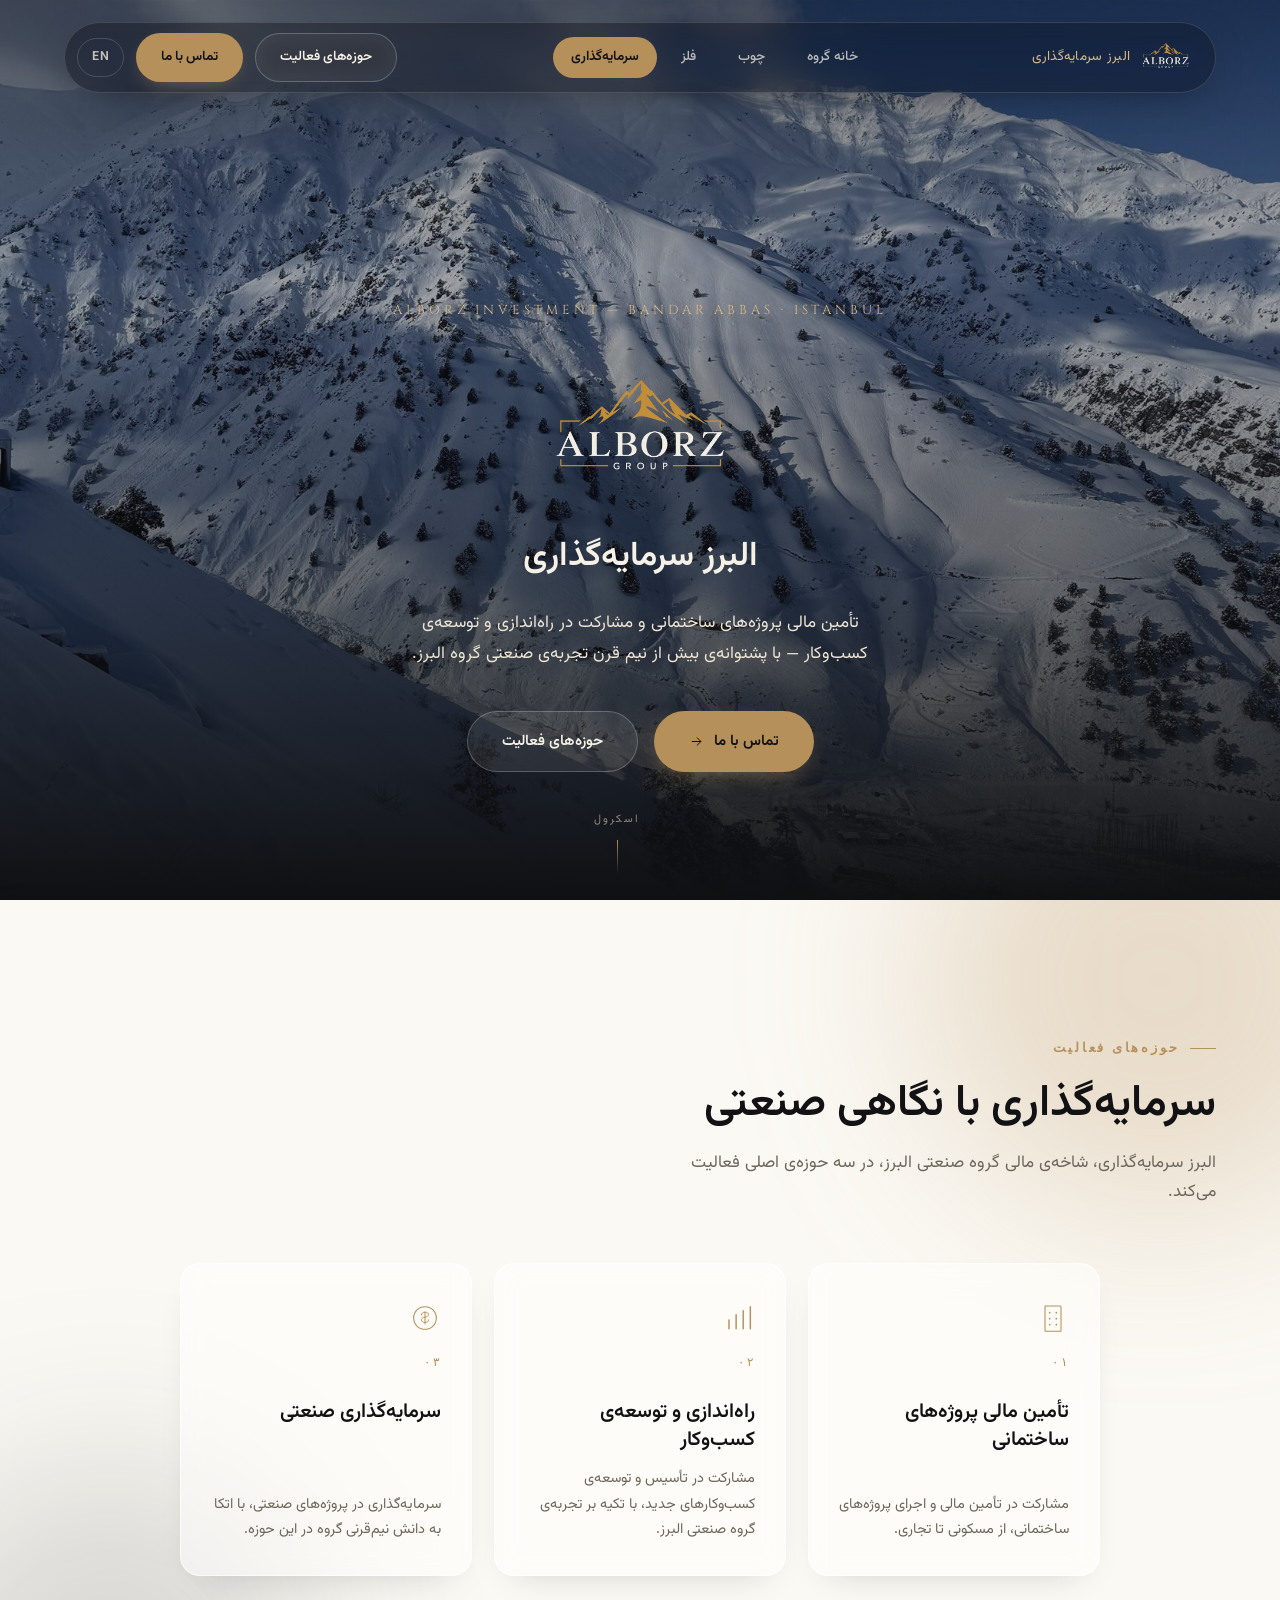
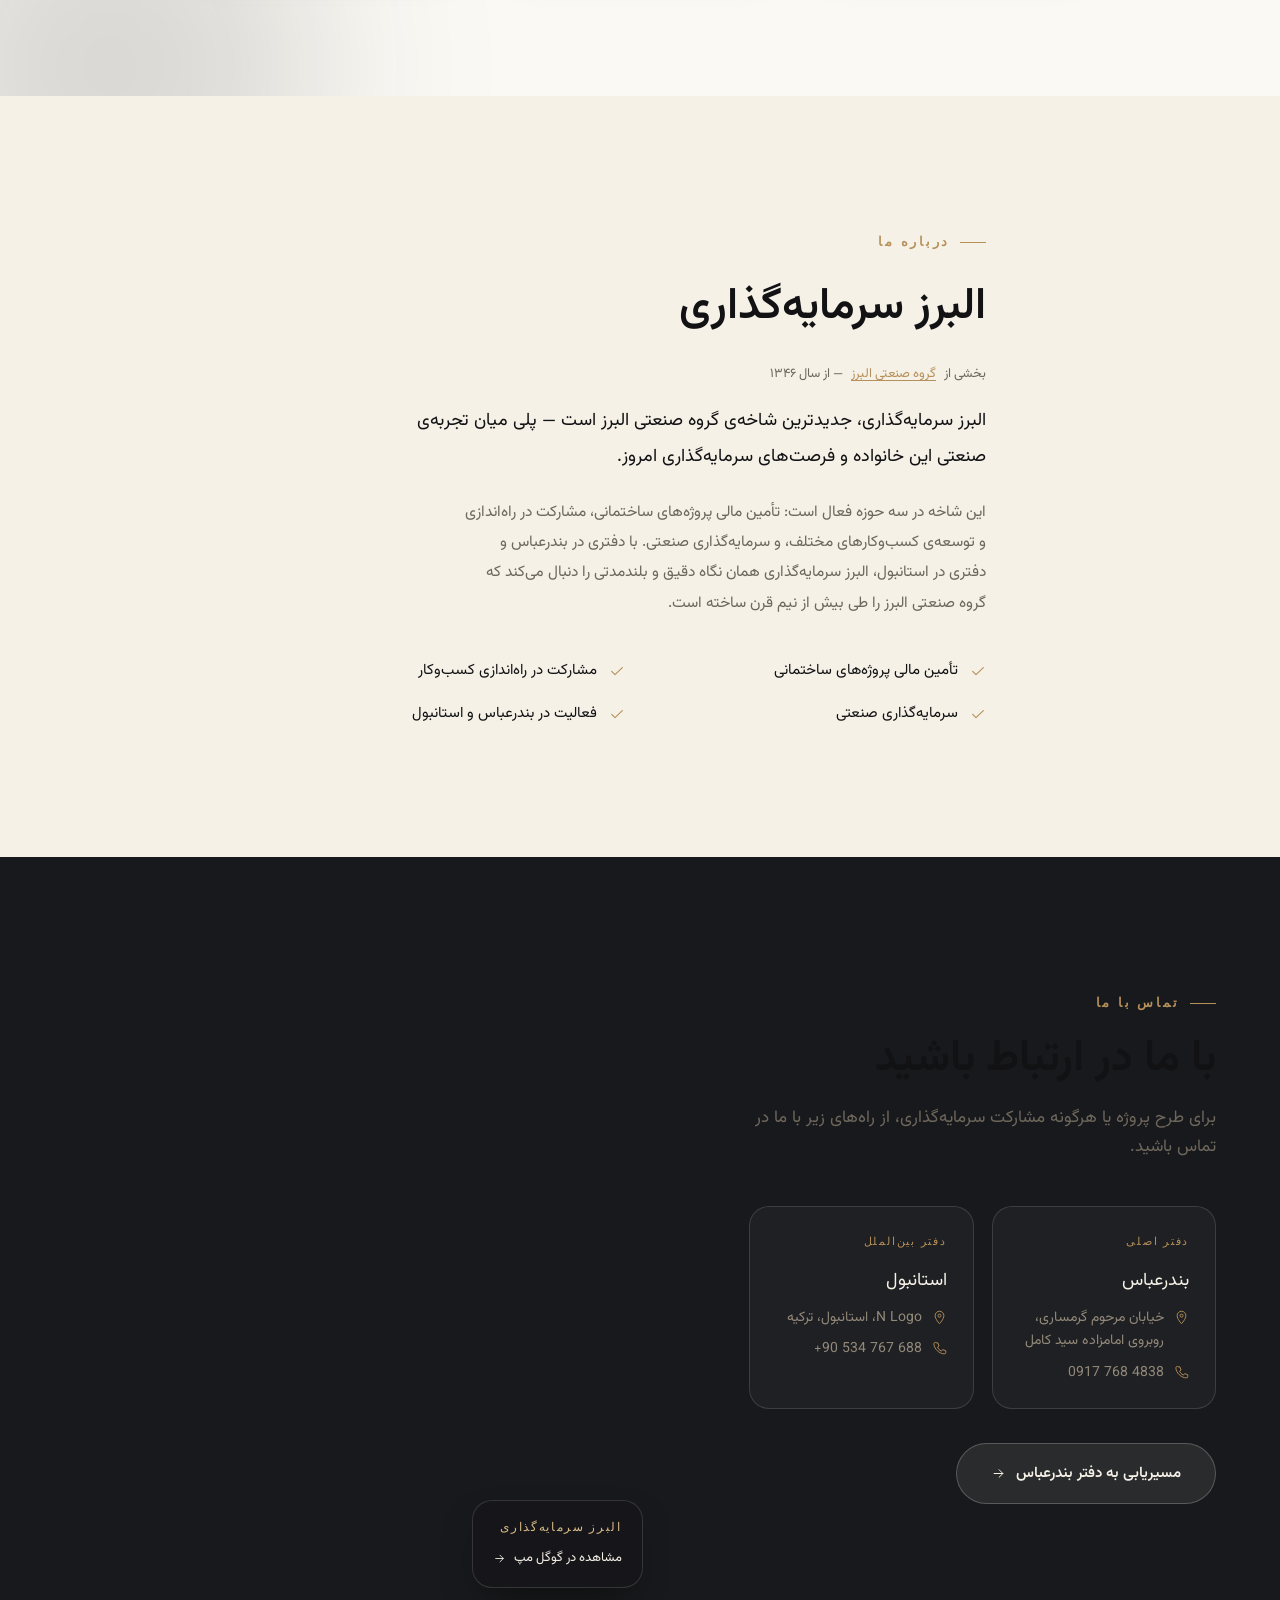
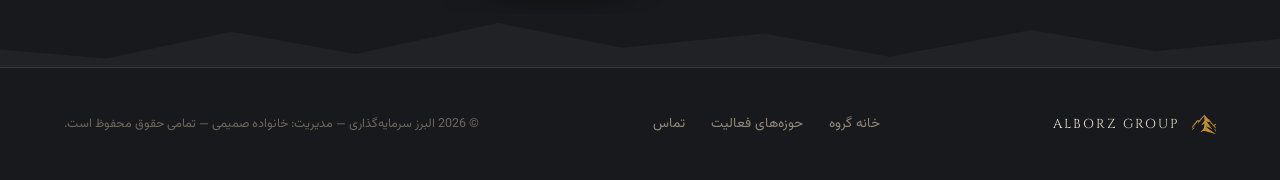
==== commit c3e7be15: "SEO update" ====
--- a/investment/index.html
+++ b/investment/index.html
@@ -5,9 +5,49 @@
 <meta name="viewport" content="width=device-width, initial-scale=1.0">
 <title>البرز سرمایه‌گذاری | تأمین مالی پروژه و راه‌اندازی کسب‌وکار — بندرعباس، استانبول</title>
 <meta name="description" content="البرز سرمایه‌گذاری — شاخه‌ی سرمایه‌گذاری گروه صنعتی البرز. تأمین مالی پروژه‌های ساختمانی و مشارکت در راه‌اندازی و توسعه‌ی کسب‌وکار، با دفاتر در بندرعباس و استانبول.">
+<meta name="keywords" content="البرز سرمایه‌گذاری, تأمین مالی پروژه بندرعباس, سرمایه‌گذاری صنعتی, راه‌اندازی کسب‌وکار, البرز بندرعباس, حیدر صمیمی, صمیمی سده, مدیریت صمیمی">
+<link rel="canonical" href="https://alborzgroup.net/investment/">
+<link rel="alternate" hreflang="fa" href="https://alborzgroup.net/investment/">
+<link rel="alternate" hreflang="en" href="https://alborzgroup.net/en/investment/">
+<link rel="alternate" hreflang="x-default" href="https://alborzgroup.net/investment/">
+<meta property="og:type" content="website">
+<meta property="og:locale" content="fa_IR">
+<meta property="og:url" content="https://alborzgroup.net/investment/">
+<meta property="og:title" content="البرز سرمایه‌گذاری | تأمین مالی پروژه و راه‌اندازی کسب‌وکار">
+<meta property="og:description" content="تأمین مالی پروژه‌های ساختمانی و مشارکت در راه‌اندازی و توسعه‌ی کسب‌وکار — بندرعباس و استانبول.">
+<meta property="og:image" content="https://alborzgroup.net/images/og-banner-group.jpg">
+<meta property="og:image:width" content="1200">
+<meta property="og:image:height" content="630">
+<meta name="twitter:card" content="summary_large_image">
+<meta name="twitter:image" content="https://alborzgroup.net/images/og-banner-group.jpg">
+<meta name="theme-color" content="#18191c">
 <link rel="icon" type="image/png" sizes="32x32" href="../images/favicon-32.png">
+<link rel="icon" type="image/png" sizes="192x192" href="../images/favicon-192.png">
+<link rel="icon" type="image/png" sizes="512x512" href="../images/favicon-512.png">
+<link rel="icon" href="/favicon.ico" sizes="any">
 <link rel="apple-touch-icon" sizes="180x180" href="../images/favicon-180.png">
 <link rel="stylesheet" href="../css/style.css">
+<script type="application/ld+json">
+{
+  "@context": "https://schema.org",
+  "@type": "FinancialService",
+  "name": "البرز سرمایه‌گذاری",
+  "alternateName": ["Alborz Investment"],
+  "parentOrganization": { "@type": "Organization", "name": "گروه صنعتی البرز", "url": "https://alborzgroup.net/" },
+  "founder": { "@type": "Person", "name": "حیدر صمیمی", "alternateName": ["حیدر صمیمی سده", "Heydar Samimi Sadeh"] },
+  "url": "https://alborzgroup.net/investment/",
+  "image": "https://alborzgroup.net/images/og-banner-group.jpg",
+  "address": {
+    "@type": "PostalAddress",
+    "streetAddress": "خیابان مرحوم گرمساری، روبروی امامزاده سید کامل",
+    "addressLocality": "بندرعباس",
+    "addressRegion": "هرمزگان",
+    "addressCountry": "IR"
+  },
+  "telephone": "+98 917 768 4838",
+  "areaServed": ["بندرعباس", "استانبول"]
+}
+</script>
 </head>
 <body>
 
@@ -42,6 +82,7 @@
       <div class="nav-cta">
         <a href="#activities" class="btn btn-line btn-sm">حوزه‌های فعالیت</a>
         <a href="#contact" class="btn btn-gold btn-sm">تماس با ما</a>
+        <a href="../en/investment/" class="lang-switch" hreflang="en" lang="en">EN</a>
       </div>
 
       <button class="nav-toggle" id="navToggle" aria-label="باز کردن منو">
@@ -58,6 +99,7 @@
   <a href="../investment/">سرمایه‌گذاری</a>
   <a href="#contact">تماس</a>
   <a href="#contact" class="btn btn-gold">تماس با ما</a>
+  <a href="../en/investment/" class="lang-switch" hreflang="en" lang="en">English</a>
 </div>
 
 <!-- ============================= HERO ============================= -->
@@ -213,7 +255,7 @@
       <a href="#activities">حوزه‌های فعالیت</a>
       <a href="#contact">تماس</a>
     </nav>
-    <div class="footer-fine">© <span id="year"></span> البرز سرمایه‌گذاری — تمامی حقوق محفوظ است.</div>
+    <div class="footer-fine">© <span id="year"></span> البرز سرمایه‌گذاری — مدیریت: خانواده صمیمی — تمامی حقوق محفوظ است.</div>
   </div>
 </footer>
 
--- a/css/style.css
+++ b/css/style.css
@@ -180,6 +180,7 @@
 .btn svg { width: 15px; height: 15px; transition: transform .4s var(--ease-soft); }
 .btn:hover svg { transform: translateX(-3px); }
 [dir="rtl"] .btn:hover svg { transform: translateX(3px); }
+[dir="ltr"] .btn:hover svg { transform: translateX(3px); }
 
 /* Ridge divider (signature motif) used between sections */
 .ridge-divider { line-height: 0; width: 100%; }
@@ -254,6 +255,23 @@
 }
 .branch-pills a:hover { opacity: 1; background: rgba(255,255,255,.08); }
 .branch-pills a.active { opacity: 1; background: var(--gold); color: var(--ink); font-weight: 600; }
+
+/* Language switcher — small pill link between a page and its fa/en counterpart */
+.lang-switch {
+  font-family: var(--f-body);
+  font-size: 12.5px;
+  font-weight: 600;
+  letter-spacing: .04em;
+  color: var(--ivory);
+  opacity: .75;
+  border: 1px solid rgba(255,255,255,.22);
+  border-radius: var(--r-pill);
+  padding: 8px 14px;
+  white-space: nowrap;
+  transition: all .35s var(--ease-soft);
+}
+.lang-switch:hover { opacity: 1; border-color: var(--gold-line); background: rgba(255,255,255,.06); }
+.mobile-panel .lang-switch { border: 1px solid rgba(255,255,255,.22); text-align: center; }
 
 .branch-tag {
   display: inline-flex;
@@ -296,6 +314,7 @@
 .branch-card .go svg { width: 15px; height: 15px; transition: transform .4s var(--ease-soft); }
 .branch-card:hover .go svg { transform: translateX(-4px); }
 [dir="rtl"] .branch-card:hover .go svg { transform: translateX(4px); }
+[dir="ltr"] .branch-card:hover .go svg { transform: translateX(4px); }
 
 /* Multi-office contact layout */
 .offices-grid { display: grid; grid-template-columns: 1fr 1fr; gap: 18px; margin-top: 10px; }
